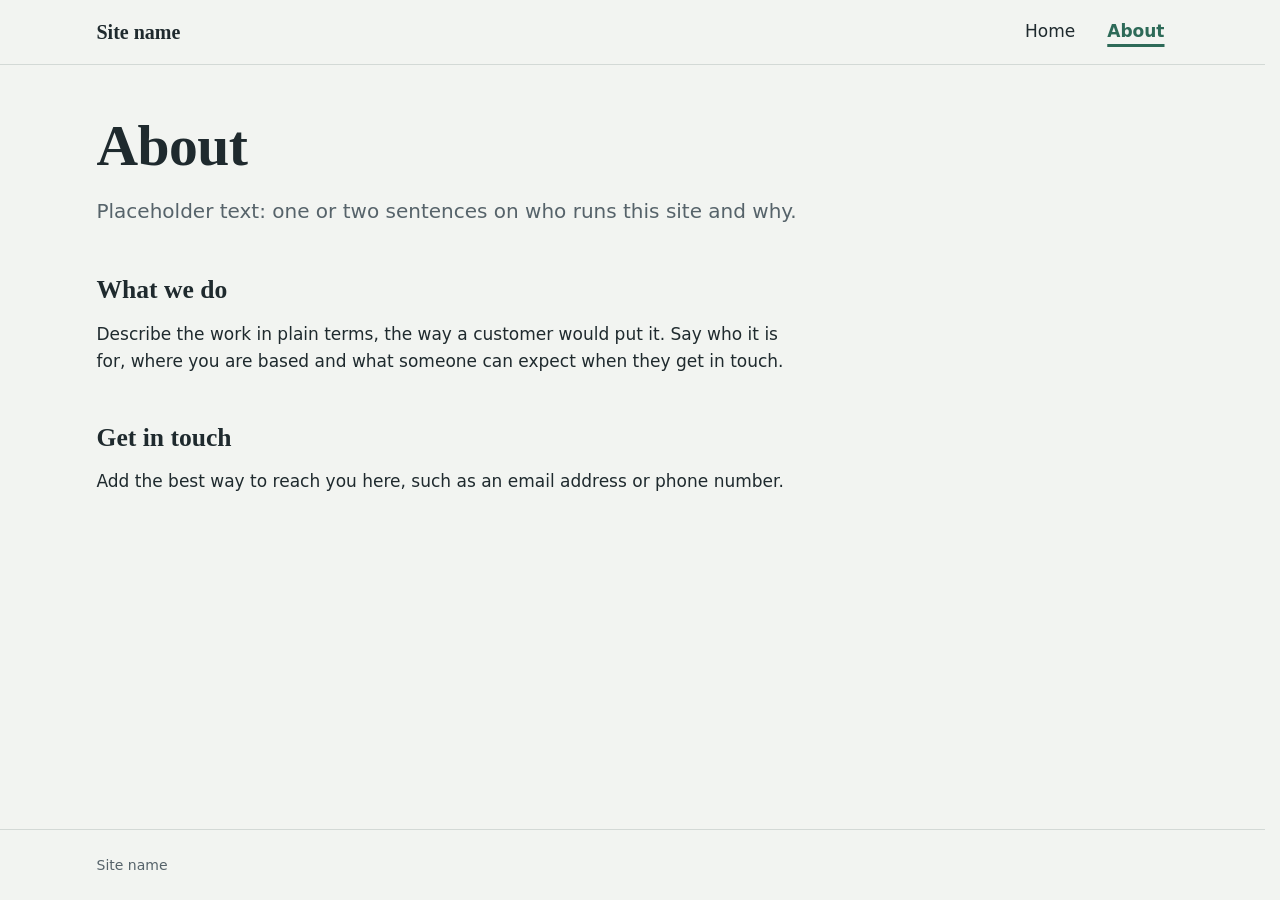
==== about.html @ 714ce361 "Initial commit" ====
<!doctype html>
<html lang="en-AU">
<head>
  <meta charset="utf-8">
  <meta name="viewport" content="width=device-width, initial-scale=1">
  <title>About | Site name</title>
  <meta name="description" content="Who we are and what we do.">
  <link rel="stylesheet" href="assets/css/theme.css">
  <link rel="stylesheet" href="assets/css/main.css">
  <link rel="stylesheet" href="assets/components/nav/nav.css">
  <script src="assets/components/nav/nav.js" defer></script>
</head>
<body>
  <header data-site-nav></header>

  <main id="main" class="page" tabindex="-1">
    <h1>About</h1>
    <p class="lede">Placeholder text: one or two sentences on who runs this site and why.</p>

    <h2>What we do</h2>
    <p>Describe the work in plain terms, the way a customer would put it. Say who it is for, where you are based and what someone can expect when they get in touch.</p>

    <h2>Get in touch</h2>
    <p>Add the best way to reach you here, such as an email address or phone number.</p>
  </main>

  <footer class="site-footer">
    <p>Site name</p>
  </footer>
</body>
</html>
---- assets/css/theme.css ----
/*
  Theme: this site's colours, fonts and spacing.

  This is the ONLY file where colours and fonts are set. Every other
  stylesheet (including the nav component) reads these custom properties.
  The values below are placeholders for the template: replace them with
  each site's own palette and typefaces.
*/

:root {
  /* Colour: placeholder palette (cool paper, slate ink, eucalyptus accent) */
  --colour-paper: #f2f4f1;          /* page background */
  --colour-surface: #ffffff;        /* raised surfaces, mobile menu panel */
  --colour-ink: #1f2a2e;            /* body text */
  --colour-ink-muted: #56636a;      /* secondary text */
  --colour-line: #d3d9d6;           /* borders and dividers */
  --colour-accent: #2d6a58;         /* links, current page, focus ring */
  --colour-accent-strong: #1d4a3d;  /* hover and pressed states */
  --colour-on-accent: #ffffff;      /* text on accent backgrounds */

  /* Fonts: system stacks so the template loads nothing extra */
  --font-body: system-ui, -apple-system, "Segoe UI", Roboto, "Helvetica Neue", Arial, sans-serif;
  --font-display: "Iowan Old Style", "Palatino Linotype", Palatino, "Book Antiqua", Georgia, serif;

  /* Type scale (roughly a 1.25 ratio) */
  --text-sm: 0.875rem;
  --text-base: 1.0625rem;
  --text-lg: 1.25rem;
  --text-xl: 1.6rem;
  --text-2xl: 2.1rem;
  --text-3xl: clamp(2.4rem, 6vw, 3.6rem);
  --leading-body: 1.6;
  --leading-tight: 1.15;
  --measure: 66ch;                  /* comfortable line length */

  /* Spacing */
  --space-1: 0.25rem;
  --space-2: 0.5rem;
  --space-3: 0.75rem;
  --space-4: 1rem;
  --space-5: 1.5rem;
  --space-6: 2rem;
  --space-7: 3rem;
  --space-8: 4.5rem;

  /* Layout */
  --page-max-width: 72rem;
  --page-gutter: clamp(1rem, 4vw, 2.5rem);
  --radius: 0.375rem;

  /* Navigation */
  --nav-bar-height: 4rem;           /* fixed height of the top bar */
  --nav-link-gap: var(--space-5);
  --focus-ring: 3px solid var(--colour-accent);
  --focus-offset: 3px;

  /* Stacking order: the header must sit above everything else on the page */
  --z-nav: 1000;

  /* Motion */
  --duration-fast: 160ms;
  --easing: cubic-bezier(0.2, 0, 0, 1);

  /*
    Breakpoint (for reference only: custom properties cannot be used inside
    media queries). The mobile menu applies under 768 px; 768 px and wider is
    the desktop menu. nav.css and nav.js both use this value.
  */
}
---- assets/css/main.css ----
/*
  Base page styles. Colours, fonts and spacing come from theme.css.
*/

*,
*::before,
*::after {
  box-sizing: border-box;
}

html {
  -webkit-text-size-adjust: 100%;
  text-size-adjust: 100%;
  scrollbar-gutter: stable;
}

body {
  margin: 0;
  min-height: 100vh;
  display: flex;
  flex-direction: column;
  background: var(--colour-paper);
  color: var(--colour-ink);
  font-family: var(--font-body);
  font-size: var(--text-base);
  line-height: var(--leading-body);
}

img {
  max-width: 100%;
  height: auto;
  display: block;
}

h1,
h2,
h3 {
  font-family: var(--font-display);
  font-weight: 600;
  line-height: var(--leading-tight);
  margin: 0 0 var(--space-4);
  text-wrap: balance;
}

h1 {
  font-size: var(--text-3xl);
  letter-spacing: -0.01em;
}

h2 {
  font-size: var(--text-xl);
  margin-top: var(--space-7);
}

p {
  margin: 0 0 var(--space-4);
  max-width: var(--measure);
}

a {
  color: var(--colour-accent);
  text-underline-offset: 0.18em;
}

a:hover {
  color: var(--colour-accent-strong);
}

:focus-visible {
  outline: var(--focus-ring);
  outline-offset: var(--focus-offset);
}

/* Page layout */

.page {
  flex: 1;
  width: 100%;
  max-width: var(--page-max-width);
  margin: 0 auto;
  padding: var(--space-7) var(--page-gutter) var(--space-8);
}

.page:focus {
  outline: none;
}

.lede {
  font-size: var(--text-lg);
  color: var(--colour-ink-muted);
}

.steps {
  max-width: var(--measure);
  padding-left: var(--space-5);
}

.steps li {
  margin-bottom: var(--space-3);
  padding-left: var(--space-2);
}

code {
  font-size: 0.92em;
  background: var(--colour-surface);
  border: 1px solid var(--colour-line);
  border-radius: var(--radius);
  padding: 0.05em 0.35em;
}

.site-footer {
  border-top: 1px solid var(--colour-line);
  color: var(--colour-ink-muted);
  font-size: var(--text-sm);
}

.site-footer p {
  max-width: var(--page-max-width);
  margin: 0 auto;
  padding: var(--space-5) var(--page-gutter);
}

@media (prefers-reduced-motion: reduce) {
  *,
  *::before,
  *::after {
    animation-duration: 0.01ms !important;
    transition-duration: 0.01ms !important;
  }
}
---- assets/components/nav/nav.css ----
/*
  Shared navigation menu styles.
  Colours, fonts and sizes come from assets/css/theme.css.

  Breakpoint: the mobile menu applies under 768 px. This must match
  DESKTOP_QUERY in nav.js.

  Do not add transform, filter or backdrop-filter to .site-header: they
  would trap the fixed mobile panel inside the header.
*/

/*
  Sections reached from a link (in the menu, in the page, or from another
  page) stop just below the sticky header instead of underneath it.
  Set on elements with an id rather than as scroll-padding on <html>:
  scroll-padding makes the page jump when the header itself gets focus.
*/
:where([id]:not(.site-nav__panel)) {
  scroll-margin-top: calc(var(--nav-bar-height) + var(--space-4));
}

/* Reserve the bar's space before the script runs, so the page does not jump. */
[data-site-nav] {
  min-height: var(--nav-bar-height);
}

.site-header {
  position: sticky;
  top: 0;
  z-index: var(--z-nav);
  background: var(--colour-paper);
  border-bottom: 1px solid var(--colour-line);
  font-family: var(--font-body);
}

.site-nav__bar {
  display: flex;
  align-items: center;
  justify-content: space-between;
  gap: var(--space-4);
  height: var(--nav-bar-height);
  max-width: var(--page-max-width);
  margin: 0 auto;
  padding: 0 var(--page-gutter);
}

/* Skip link: hidden until it receives keyboard focus */
.site-nav__skip {
  position: absolute;
  top: var(--space-2);
  left: var(--space-2);
  z-index: 1;
  padding: var(--space-2) var(--space-4);
  background: var(--colour-accent);
  color: var(--colour-on-accent);
  border-radius: var(--radius);
  transform: translateY(-200%);
}

.site-nav__skip:focus {
  transform: none;
  color: var(--colour-on-accent);
}

.site-nav__brand {
  font-family: var(--font-display);
  font-size: var(--text-lg);
  font-weight: 600;
  color: var(--colour-ink);
  text-decoration: none;
  white-space: nowrap;
  overflow: hidden;
  text-overflow: ellipsis;
  min-width: 0;
}

.site-nav__brand:hover {
  color: var(--colour-accent-strong);
}

.site-nav__list {
  list-style: none;
  margin: 0;
  padding: 0;
}

.site-nav__link {
  color: var(--colour-ink);
  text-decoration: none;
  border-radius: var(--radius);
}

.site-nav__link:hover {
  color: var(--colour-accent-strong);
  text-decoration: underline;
  text-decoration-thickness: 1px;
}

.site-nav__link[aria-current="page"] {
  color: var(--colour-accent);
  font-weight: 600;
  text-decoration: underline;
  text-decoration-thickness: 3px;
  text-underline-offset: 0.4em;
}

.site-nav__skip:focus-visible,
.site-nav__brand:focus-visible,
.site-nav__link:focus-visible,
.site-nav__toggle:focus-visible {
  outline: var(--focus-ring);
  outline-offset: var(--focus-offset);
}

/* Hamburger button */
.site-nav__toggle {
  display: none;
  flex: none;
  align-items: center;
  justify-content: center;
  width: 2.75rem;
  height: 2.75rem;
  margin-right: calc(var(--space-2) * -1);
  padding: 0;
  border: 0;
  border-radius: var(--radius);
  background: transparent;
  color: var(--colour-ink);
  cursor: pointer;
}

.site-nav__icon,
.site-nav__icon::before,
.site-nav__icon::after {
  display: block;
  width: 1.375rem;
  height: 2px;
  background: currentColor;
  border-radius: 1px;
  transition: transform var(--duration-fast) var(--easing),
    background-color var(--duration-fast) var(--easing);
}

.site-nav__icon {
  position: relative;
}

.site-nav__icon::before,
.site-nav__icon::after {
  content: "";
  position: absolute;
  left: 0;
}

.site-nav__icon::before {
  transform: translateY(-7px);
}

.site-nav__icon::after {
  transform: translateY(7px);
}

/* Bars become a cross while the menu is open */
.site-nav__toggle[aria-expanded="true"] .site-nav__icon {
  background-color: transparent;
}

.site-nav__toggle[aria-expanded="true"] .site-nav__icon::before {
  transform: rotate(45deg);
}

.site-nav__toggle[aria-expanded="true"] .site-nav__icon::after {
  transform: rotate(-45deg);
}

/* Desktop: 768 px and wider */
@media (min-width: 768px) {
  .site-nav__list {
    display: flex;
    gap: var(--nav-link-gap);
  }

  .site-nav__link {
    display: inline-block;
    padding: var(--space-2) var(--space-1);
  }
}

/* Mobile: under 768 px */
@media (max-width: 767.98px) {
  .site-nav__toggle {
    display: inline-flex;
  }

  /* The panel fills the screen below the bar and scrolls on its own */
  .site-nav__panel {
    position: fixed;
    top: var(--nav-bar-height);
    right: 0;
    bottom: 0;
    left: 0;
    overflow-y: auto;
    overscroll-behavior: contain;
    padding: var(--space-4) var(--page-gutter) var(--space-7);
    background: var(--colour-surface);
    border-top: 1px solid var(--colour-line);
    visibility: hidden;
    opacity: 0;
    transform: translateY(-0.5rem);
    transition: opacity var(--duration-fast) var(--easing),
      transform var(--duration-fast) var(--easing),
      visibility 0s linear var(--duration-fast);
  }

  .site-header.is-open .site-nav__panel {
    visibility: visible;
    opacity: 1;
    transform: none;
    transition: opacity var(--duration-fast) var(--easing),
      transform var(--duration-fast) var(--easing),
      visibility 0s linear 0s;
  }

  .site-nav__list li {
    border-bottom: 1px solid var(--colour-line);
  }

  .site-nav__link {
    display: block;
    padding: var(--space-4) var(--space-1);
    font-size: var(--text-lg);
  }
}

/*
  Stops the page behind the open mobile menu from scrolling.
  Lock <html> only: putting overflow: hidden on <body> as well makes the body
  its own scroll container, which breaks the sticky header on scrolled pages.
*/
html.site-nav-lock {
  overflow: hidden;
}
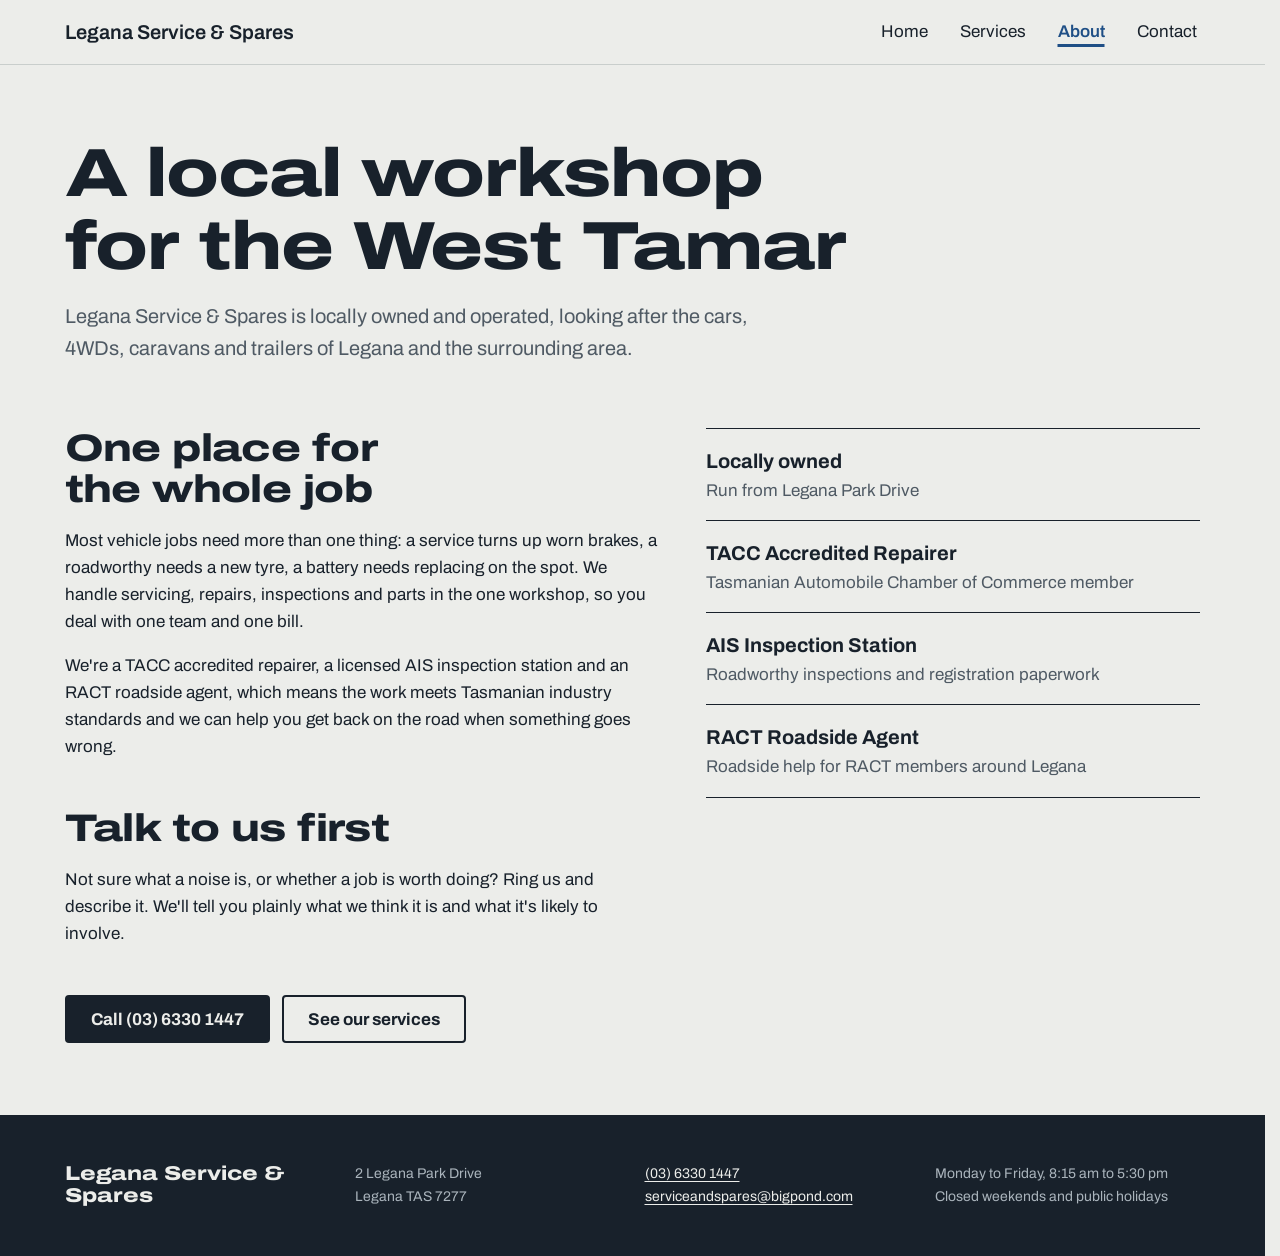
==== commit 3f734a89: "Redesign site for Legana Service & Spares Replace the template placeholder with the real business si" ====
--- a/about.html
+++ b/about.html
@@ -3,8 +3,8 @@
 <head>
   <meta charset="utf-8">
   <meta name="viewport" content="width=device-width, initial-scale=1">
-  <title>About | Site name</title>
-  <meta name="description" content="Who we are and what we do.">
+  <title>About | Legana Service &amp; Spares</title>
+  <meta name="description" content="A locally owned workshop in Legana, Tasmania: TACC accredited repairer, AIS inspection station and RACT roadside agent.">
   <link rel="stylesheet" href="assets/css/theme.css">
   <link rel="stylesheet" href="assets/css/main.css">
   <link rel="stylesheet" href="assets/components/nav/nav.css">
@@ -14,18 +14,41 @@
   <header data-site-nav></header>
 
   <main id="main" class="page" tabindex="-1">
-    <h1>About</h1>
-    <p class="lede">Placeholder text: one or two sentences on who runs this site and why.</p>
+    <section class="page-head wrap" aria-labelledby="page-title">
+      <h1 id="page-title">A local workshop for the West Tamar</h1>
+      <p class="lede">Legana Service &amp; Spares is locally owned and operated, looking after the cars, 4WDs, caravans and trailers of Legana and the surrounding area.</p>
+    </section>
 
-    <h2>What we do</h2>
-    <p>Describe the work in plain terms, the way a customer would put it. Say who it is for, where you are based and what someone can expect when they get in touch.</p>
-
-    <h2>Get in touch</h2>
-    <p>Add the best way to reach you here, such as an email address or phone number.</p>
+    <section class="band wrap">
+      <div class="split">
+        <div class="prose">
+          <h2>One place for the whole job</h2>
+          <p>Most vehicle jobs need more than one thing: a service turns up worn brakes, a roadworthy needs a new tyre, a battery needs replacing on the spot. We handle servicing, repairs, inspections and parts in the one workshop, so you deal with one team and one bill.</p>
+          <p>We're a TACC accredited repairer, a licensed AIS inspection station and an RACT roadside agent, which means the work meets Tasmanian industry standards and we can help you get back on the road when something goes wrong.</p>
+          <h2>Talk to us first</h2>
+          <p>Not sure what a noise is, or whether a job is worth doing? Ring us and describe it. We'll tell you plainly what we think it is and what it's likely to involve.</p>
+        </div>
+        <ul class="facts">
+          <li><strong>Locally owned</strong><span>Run from Legana Park Drive</span></li>
+          <li><strong>TACC Accredited Repairer</strong><span>Tasmanian Automobile Chamber of Commerce member</span></li>
+          <li><strong>AIS Inspection Station</strong><span>Roadworthy inspections and registration paperwork</span></li>
+          <li><strong>RACT Roadside Agent</strong><span>Roadside help for RACT members around Legana</span></li>
+        </ul>
+      </div>
+      <div class="actions">
+        <a class="button" href="tel:+61363301447">Call (03) 6330 1447</a>
+        <a class="button button--plain" href="services.html">See our services</a>
+      </div>
+    </section>
   </main>
 
   <footer class="site-footer">
-    <p>Site name</p>
+    <div class="wrap">
+      <p class="site-footer__name">Legana Service &amp; Spares</p>
+      <p>2 Legana Park Drive<br>Legana TAS 7277</p>
+      <p><a href="tel:+61363301447">(03) 6330 1447</a><br><a href="mailto:serviceandspares@bigpond.com">serviceandspares@bigpond.com</a></p>
+      <p>Monday to Friday, 8:15 am to 5:30 pm<br>Closed weekends and public holidays</p>
+    </div>
   </footer>
 </body>
 </html>
--- a/assets/css/theme.css
+++ b/assets/css/theme.css
@@ -1,37 +1,50 @@
 /*
-  Theme: this site's colours, fonts and spacing.
+  Theme: Legana Service & Spares colours, fonts and spacing.
 
   This is the ONLY file where colours and fonts are set. Every other
   stylesheet (including the nav component) reads these custom properties.
-  The values below are placeholders for the template: replace them with
-  each site's own palette and typefaces.
+
+  Palette: workshop concrete, ink, overall blue and the yellow of a painted
+  safety line. Yellow is a fill only: it is never used for text.
 */
 
+/* Archivo is a variable font with a width axis: wide and heavy for headings,
+   normal width for reading. */
+@import url("https://fonts.googleapis.com/css2?family=Archivo:wdth,wght@62..125,400..800&display=swap");
+
 :root {
-  /* Colour: placeholder palette (cool paper, slate ink, eucalyptus accent) */
-  --colour-paper: #f2f4f1;          /* page background */
+  /* Colour */
+  --colour-paper: #ecedea;          /* page background: workshop concrete */
   --colour-surface: #ffffff;        /* raised surfaces, mobile menu panel */
-  --colour-ink: #1f2a2e;            /* body text */
-  --colour-ink-muted: #56636a;      /* secondary text */
-  --colour-line: #d3d9d6;           /* borders and dividers */
-  --colour-accent: #2d6a58;         /* links, current page, focus ring */
-  --colour-accent-strong: #1d4a3d;  /* hover and pressed states */
+  --colour-ink: #18212b;            /* body text */
+  --colour-ink-muted: #4f5a64;      /* secondary text */
+  --colour-line: #c9cecc;           /* borders and dividers */
+  --colour-accent: #1f4f86;         /* links, current page, focus ring */
+  --colour-accent-strong: #153a64;  /* hover and pressed states */
   --colour-on-accent: #ffffff;      /* text on accent backgrounds */
+  --colour-signal: #f3c433;         /* safety-line yellow: fills only */
+  --colour-on-signal: #18212b;      /* text on the yellow */
+  --colour-deep: #18212b;           /* dark bands */
+  --colour-on-deep: #ecedea;        /* text on dark bands */
+  --colour-on-deep-muted: #aab4bc;  /* secondary text on dark bands */
 
-  /* Fonts: system stacks so the template loads nothing extra */
-  --font-body: system-ui, -apple-system, "Segoe UI", Roboto, "Helvetica Neue", Arial, sans-serif;
-  --font-display: "Iowan Old Style", "Palatino Linotype", Palatino, "Book Antiqua", Georgia, serif;
+  /* Fonts */
+  --font-body: "Archivo", system-ui, -apple-system, "Segoe UI", Roboto, Arial, sans-serif;
+  --font-display: "Archivo", system-ui, -apple-system, "Segoe UI", Roboto, Arial, sans-serif;
+  --display-stretch: 125%;          /* wide cut for headings */
+  --display-weight: 800;
 
   /* Type scale (roughly a 1.25 ratio) */
   --text-sm: 0.875rem;
   --text-base: 1.0625rem;
   --text-lg: 1.25rem;
   --text-xl: 1.6rem;
-  --text-2xl: 2.1rem;
-  --text-3xl: clamp(2.4rem, 6vw, 3.6rem);
+  --text-2xl: clamp(1.75rem, 3.6vw, 2.4rem);
+  --text-3xl: clamp(2.2rem, 6vw, 4.25rem);
+  --text-giant: clamp(2.6rem, 9vw, 7.25rem);
   --leading-body: 1.6;
-  --leading-tight: 1.15;
-  --measure: 66ch;                  /* comfortable line length */
+  --leading-tight: 1.08;
+  --measure: 64ch;                  /* comfortable line length */
 
   /* Spacing */
   --space-1: 0.25rem;
@@ -42,11 +55,12 @@
   --space-6: 2rem;
   --space-7: 3rem;
   --space-8: 4.5rem;
+  --space-9: 7rem;
 
   /* Layout */
-  --page-max-width: 72rem;
+  --page-max-width: 76rem;
   --page-gutter: clamp(1rem, 4vw, 2.5rem);
-  --radius: 0.375rem;
+  --radius: 0.25rem;
 
   /* Navigation */
   --nav-bar-height: 4rem;           /* fixed height of the top bar */
@@ -59,6 +73,7 @@
 
   /* Motion */
   --duration-fast: 160ms;
+  --duration-slow: 700ms;
   --easing: cubic-bezier(0.2, 0, 0, 1);
 
   /*
--- a/assets/css/main.css
+++ b/assets/css/main.css
@@ -36,20 +36,29 @@
 h2,
 h3 {
   font-family: var(--font-display);
-  font-weight: 600;
   line-height: var(--leading-tight);
   margin: 0 0 var(--space-4);
   text-wrap: balance;
 }
 
+h1,
+h2 {
+  font-stretch: var(--display-stretch);
+  font-weight: var(--display-weight);
+  letter-spacing: -0.015em;
+}
+
 h1 {
   font-size: var(--text-3xl);
-  letter-spacing: -0.01em;
 }
 
 h2 {
-  font-size: var(--text-xl);
-  margin-top: var(--space-7);
+  font-size: var(--text-2xl);
+}
+
+h3 {
+  font-size: var(--text-lg);
+  font-weight: 700;
 }
 
 p {
@@ -71,18 +80,51 @@
   outline-offset: var(--focus-offset);
 }
 
-/* Page layout */
+/* Page layout: <main> holds full-width bands; .wrap centres their content. */
 
 .page {
   flex: 1;
   width: 100%;
+}
+
+.page:focus {
+  outline: none;
+}
+
+.wrap {
+  width: 100%;
   max-width: var(--page-max-width);
   margin: 0 auto;
-  padding: var(--space-7) var(--page-gutter) var(--space-8);
-}
-
-.page:focus {
-  outline: none;
+  padding-left: var(--page-gutter);
+  padding-right: var(--page-gutter);
+}
+
+.band {
+  padding-top: var(--space-8);
+  padding-bottom: var(--space-8);
+}
+
+/* Two light bands in a row share one gap rather than doubling it */
+.band:not(.band--deep) + .band:not(.band--deep),
+.page-head + .band:not(.band--deep) {
+  padding-top: var(--space-4);
+}
+
+.band--deep {
+  background: var(--colour-deep);
+  color: var(--colour-on-deep);
+}
+
+.band--deep a {
+  color: var(--colour-on-deep);
+}
+
+.band--deep a:hover {
+  color: var(--colour-signal);
+}
+
+.band--deep :focus-visible {
+  outline-color: var(--colour-signal);
 }
 
 .lede {
@@ -90,34 +132,333 @@
   color: var(--colour-ink-muted);
 }
 
-.steps {
-  max-width: var(--measure);
-  padding-left: var(--space-5);
-}
-
-.steps li {
-  margin-bottom: var(--space-3);
-  padding-left: var(--space-2);
-}
-
-code {
-  font-size: 0.92em;
+.muted {
+  color: var(--colour-ink-muted);
+}
+
+/* Buttons */
+
+.actions {
+  display: flex;
+  flex-wrap: wrap;
+  gap: var(--space-3);
+  margin-top: var(--space-6);
+}
+
+.button {
+  display: inline-flex;
+  align-items: center;
+  min-height: 3rem;
+  padding: var(--space-2) var(--space-5);
+  border: 2px solid var(--colour-ink);
+  border-radius: var(--radius);
+  background: var(--colour-ink);
+  color: var(--colour-paper);
+  font-weight: 700;
+  text-decoration: none;
+  transition: background-color var(--duration-fast) var(--easing),
+    color var(--duration-fast) var(--easing);
+}
+
+.button:hover {
+  background: var(--colour-accent-strong);
+  border-color: var(--colour-accent-strong);
+  color: var(--colour-on-accent);
+}
+
+.button--plain {
+  background: transparent;
+  color: var(--colour-ink);
+}
+
+.button--plain:hover {
+  background: var(--colour-ink);
+  border-color: var(--colour-ink);
+  color: var(--colour-paper);
+}
+
+/* Home: opening headline */
+
+.hero {
+  padding-top: var(--space-8);
+  padding-bottom: var(--space-7);
+}
+
+.hero h1 {
+  max-width: 14em;
+}
+
+.hero .lede {
+  max-width: 46ch;
+}
+
+/* Page headings on inner pages */
+
+.page-head {
+  padding-top: var(--space-8);
+  padding-bottom: var(--space-6);
+}
+
+.page-head h1 {
+  max-width: 16em;
+}
+
+/*
+  The floor line: a full-width band of safety-line yellow carrying the phone
+  number. It is the one bold element on the site; keep everything else quiet.
+  On first load it is painted across from the left, once.
+*/
+
+.floorline {
+  position: relative;
+  color: var(--colour-on-signal);
+  isolation: isolate;
+}
+
+.floorline::before {
+  content: "";
+  position: absolute;
+  inset: 0;
+  z-index: -1;
+  background: var(--colour-signal);
+  transform-origin: left center;
+  animation: paint-line var(--duration-slow) var(--easing) both;
+}
+
+.floorline .wrap {
+  display: flex;
+  flex-wrap: wrap;
+  align-items: baseline;
+  justify-content: space-between;
+  gap: var(--space-2) var(--space-6);
+  padding-top: var(--space-6);
+  padding-bottom: var(--space-6);
+}
+
+.floorline__note {
+  margin: 0;
+  font-weight: 600;
+  max-width: 22ch;
+}
+
+.floorline__number {
+  font-family: var(--font-display);
+  font-size: var(--text-giant);
+  font-stretch: var(--display-stretch);
+  font-weight: var(--display-weight);
+  font-variant-numeric: tabular-nums;
+  line-height: 1;
+  letter-spacing: -0.03em;
+  color: inherit;
+  text-decoration: none;
+  white-space: nowrap;
+}
+
+.floorline__number:hover {
+  color: inherit;
+  text-decoration: underline;
+  text-decoration-thickness: 0.06em;
+  text-underline-offset: 0.12em;
+}
+
+.floorline__number:focus-visible {
+  outline-color: var(--colour-ink);
+}
+
+@keyframes paint-line {
+  from {
+    transform: scaleX(0);
+  }
+  to {
+    transform: scaleX(1);
+  }
+}
+
+/* Lists of services: rows divided by rules, not cards */
+
+.service-list {
+  display: grid;
+  grid-template-columns: repeat(auto-fit, minmax(min(100%, 20rem), 1fr));
+  column-gap: var(--space-7);
+  margin: var(--space-6) 0 0;
+  padding: 0;
+  list-style: none;
+}
+
+.service-list li {
+  padding: var(--space-5) 0;
+  border-top: 2px solid var(--colour-ink);
+}
+
+.service-list h3 {
+  margin-bottom: var(--space-2);
+}
+
+.service-list p {
+  margin: 0;
+  color: var(--colour-ink-muted);
+}
+
+.section-head {
+  display: flex;
+  flex-wrap: wrap;
+  align-items: baseline;
+  justify-content: space-between;
+  gap: var(--space-3) var(--space-6);
+}
+
+.section-head h2 {
+  margin: 0;
+}
+
+.section-head a {
+  font-weight: 600;
+}
+
+/* Two columns: text beside a supporting list */
+
+.split {
+  display: grid;
+  gap: var(--space-7);
+}
+
+@media (min-width: 900px) {
+  .split {
+    grid-template-columns: 1.2fr 1fr;
+    align-items: start;
+  }
+}
+
+.split > :last-child > :last-child {
+  margin-bottom: 0;
+}
+
+/* Accreditations and similar short facts */
+
+.facts {
+  margin: 0;
+  padding: 0;
+  list-style: none;
+}
+
+.facts li {
+  padding: var(--space-4) 0;
+  border-top: 1px solid currentColor;
+}
+
+.facts li:last-child {
+  border-bottom: 1px solid currentColor;
+}
+
+.facts strong {
+  display: block;
+  font-size: var(--text-lg);
+}
+
+.facts span {
+  color: var(--colour-on-deep-muted);
+}
+
+.band:not(.band--deep) .facts span {
+  color: var(--colour-ink-muted);
+}
+
+/* Contact details: address, hours, phone */
+
+.details {
+  display: grid;
+  grid-template-columns: repeat(auto-fit, minmax(min(100%, 14rem), 1fr));
+  gap: var(--space-6);
+  margin: var(--space-6) 0 0;
+}
+
+.details div {
+  border-top: 2px solid var(--colour-ink);
+  padding-top: var(--space-4);
+}
+
+.details dt {
+  font-weight: 700;
+  margin-bottom: var(--space-2);
+}
+
+.details dd {
+  margin: 0;
+  overflow-wrap: anywhere;
+}
+
+.note {
+  margin-top: var(--space-6);
+}
+
+.map {
+  display: block;
+  width: 100%;
+  aspect-ratio: 16 / 10;
+  margin-top: var(--space-7);
+  border: 2px solid var(--colour-ink);
+  border-radius: var(--radius);
   background: var(--colour-surface);
-  border: 1px solid var(--colour-line);
-  border-radius: var(--radius);
-  padding: 0.05em 0.35em;
-}
+}
+
+/* Prose pages */
+
+.prose h2 {
+  margin-top: var(--space-7);
+}
+
+.prose > :first-child {
+  margin-top: 0;
+}
+
+/* Footer */
 
 .site-footer {
-  border-top: 1px solid var(--colour-line);
-  color: var(--colour-ink-muted);
+  background: var(--colour-deep);
+  color: var(--colour-on-deep-muted);
   font-size: var(--text-sm);
 }
 
+.site-footer a {
+  color: var(--colour-on-deep);
+}
+
+.site-footer a:hover {
+  color: var(--colour-signal);
+}
+
+.site-footer :focus-visible {
+  outline-color: var(--colour-signal);
+}
+
+.site-footer .wrap {
+  display: grid;
+  grid-template-columns: repeat(auto-fit, minmax(min(100%, 13rem), 1fr));
+  gap: var(--space-5);
+  padding-top: var(--space-7);
+  padding-bottom: var(--space-7);
+}
+
 .site-footer p {
-  max-width: var(--page-max-width);
-  margin: 0 auto;
-  padding: var(--space-5) var(--page-gutter);
+  margin: 0;
+}
+
+.site-footer__name {
+  color: var(--colour-on-deep);
+  font-family: var(--font-display);
+  font-stretch: var(--display-stretch);
+  font-weight: var(--display-weight);
+  font-size: var(--text-lg);
+  line-height: var(--leading-tight);
+}
+
+/* Narrow phones: the wide cut is too wide for the phone number */
+
+@media (max-width: 479.98px) {
+  .floorline__number {
+    font-stretch: 100%;
+    font-size: clamp(2rem, 11.5vw, 3rem);
+  }
 }
 
 @media (prefers-reduced-motion: reduce) {
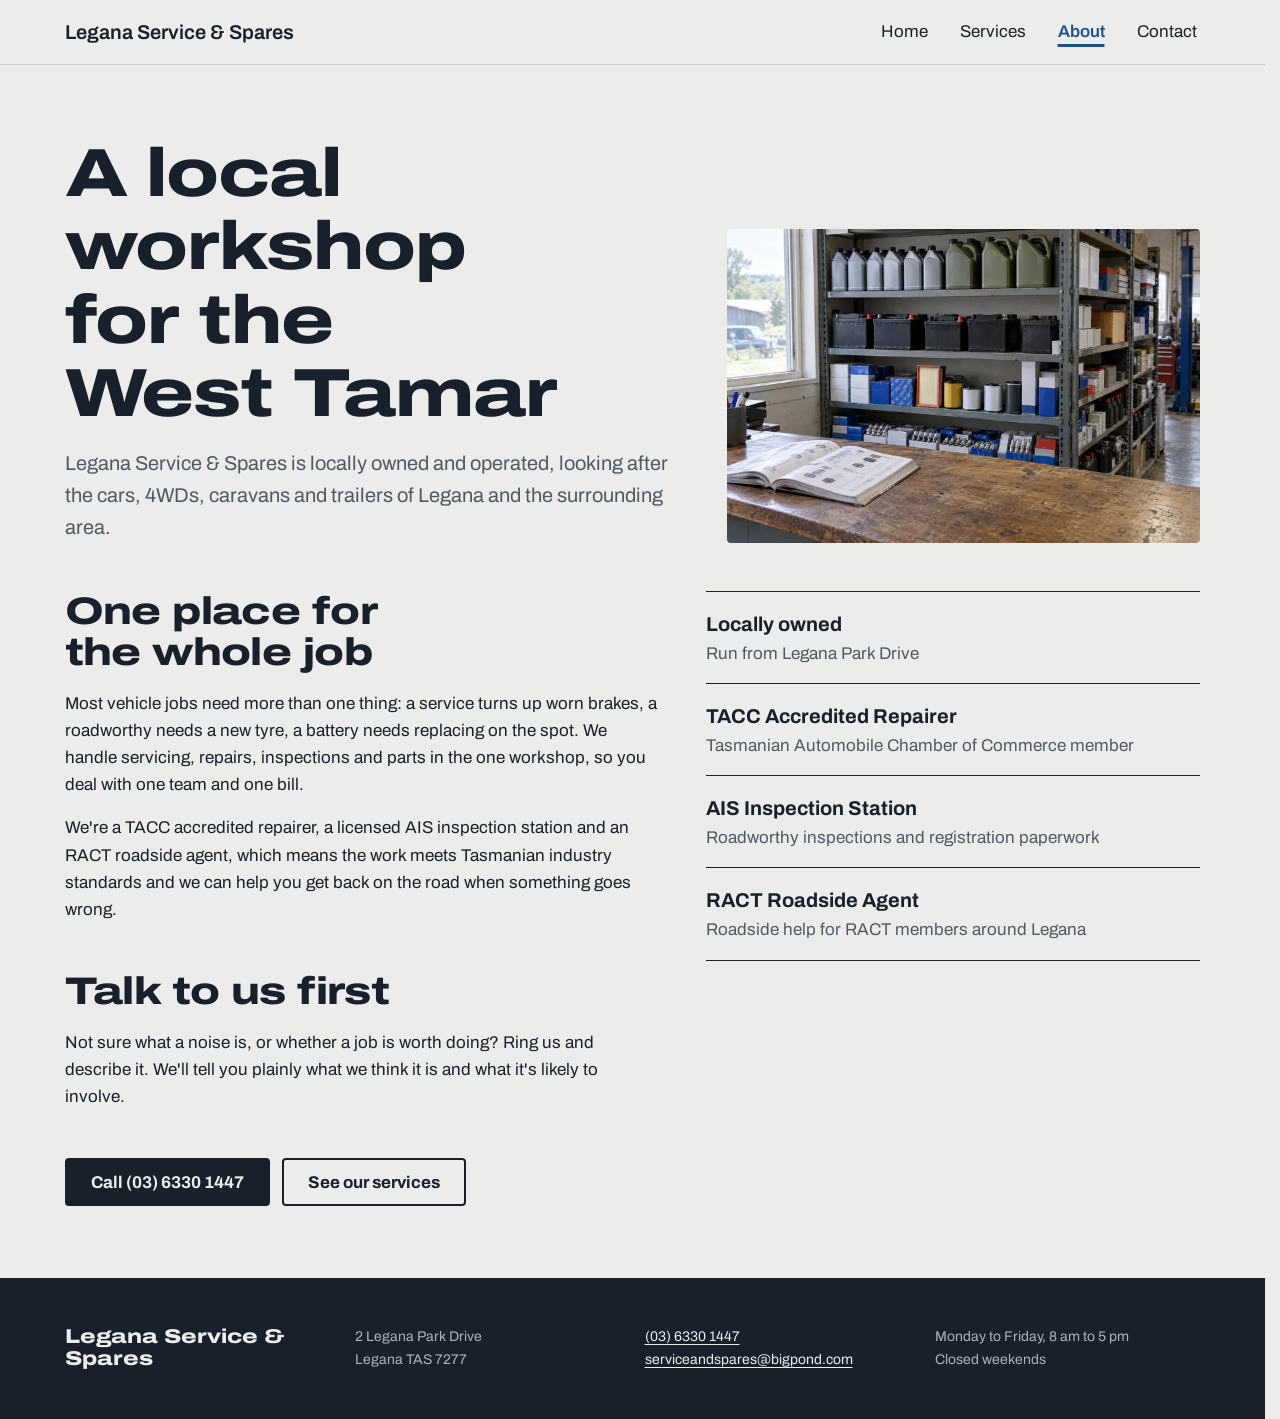
==== commit 1b1a3453: "Add workshop photos and confirm opening hours Three generated workshop photographs (no logos or sign" ====
--- a/about.html
+++ b/about.html
@@ -14,9 +14,17 @@
   <header data-site-nav></header>
 
   <main id="main" class="page" tabindex="-1">
-    <section class="page-head wrap" aria-labelledby="page-title">
-      <h1 id="page-title">A local workshop for the West Tamar</h1>
-      <p class="lede">Legana Service &amp; Spares is locally owned and operated, looking after the cars, 4WDs, caravans and trailers of Legana and the surrounding area.</p>
+    <section class="page-head wrap page-head--photo" aria-labelledby="page-title">
+      <div>
+        <h1 id="page-title">A local workshop for the West Tamar</h1>
+        <p class="lede">Legana Service &amp; Spares is locally owned and operated, looking after the cars, 4WDs, caravans and trailers of Legana and the surrounding area.</p>
+      </div>
+      <figure class="photo">
+        <img src="assets/images/parts-counter-1200.webp"
+          srcset="assets/images/parts-counter-720.webp 720w, assets/images/parts-counter-1200.webp 1200w"
+          sizes="(min-width: 900px) 40vw, 100vw" width="1200" height="797"
+          alt="A parts counter with shelves of oil, batteries, filters and spark plugs">
+      </figure>
     </section>
 
     <section class="band wrap">
@@ -47,7 +55,7 @@
       <p class="site-footer__name">Legana Service &amp; Spares</p>
       <p>2 Legana Park Drive<br>Legana TAS 7277</p>
       <p><a href="tel:+61363301447">(03) 6330 1447</a><br><a href="mailto:serviceandspares@bigpond.com">serviceandspares@bigpond.com</a></p>
-      <p>Monday to Friday, 8:15 am to 5:30 pm<br>Closed weekends and public holidays</p>
+      <p>Monday to Friday, 8 am to 5 pm<br>Closed weekends</p>
     </div>
   </footer>
 </body>
--- a/assets/css/main.css
+++ b/assets/css/main.css
@@ -203,6 +203,48 @@
   max-width: 16em;
 }
 
+/* Photographs */
+
+.photo {
+  margin: 0;
+}
+
+.photo img {
+  width: 100%;
+  border-radius: var(--radius);
+}
+
+/* Full-width photo on the home page, sitting directly on the floor line */
+.photo--wide img {
+  aspect-ratio: 3 / 2;
+  object-fit: cover;
+  object-position: 38% 50%;
+  border-radius: 0;
+}
+
+@media (min-width: 768px) {
+  .photo--wide img {
+    aspect-ratio: 21 / 8;
+  }
+}
+
+.page-head--photo {
+  display: grid;
+  gap: var(--space-6);
+  align-items: end;
+}
+
+@media (min-width: 900px) {
+  .page-head--photo {
+    grid-template-columns: 1.3fr 1fr;
+    gap: var(--space-7);
+  }
+}
+
+.page-head--photo .lede {
+  margin-bottom: 0;
+}
+
 /*
   The floor line: a full-width band of safety-line yellow carrying the phone
   number. It is the one bold element on the site; keep everything else quiet.
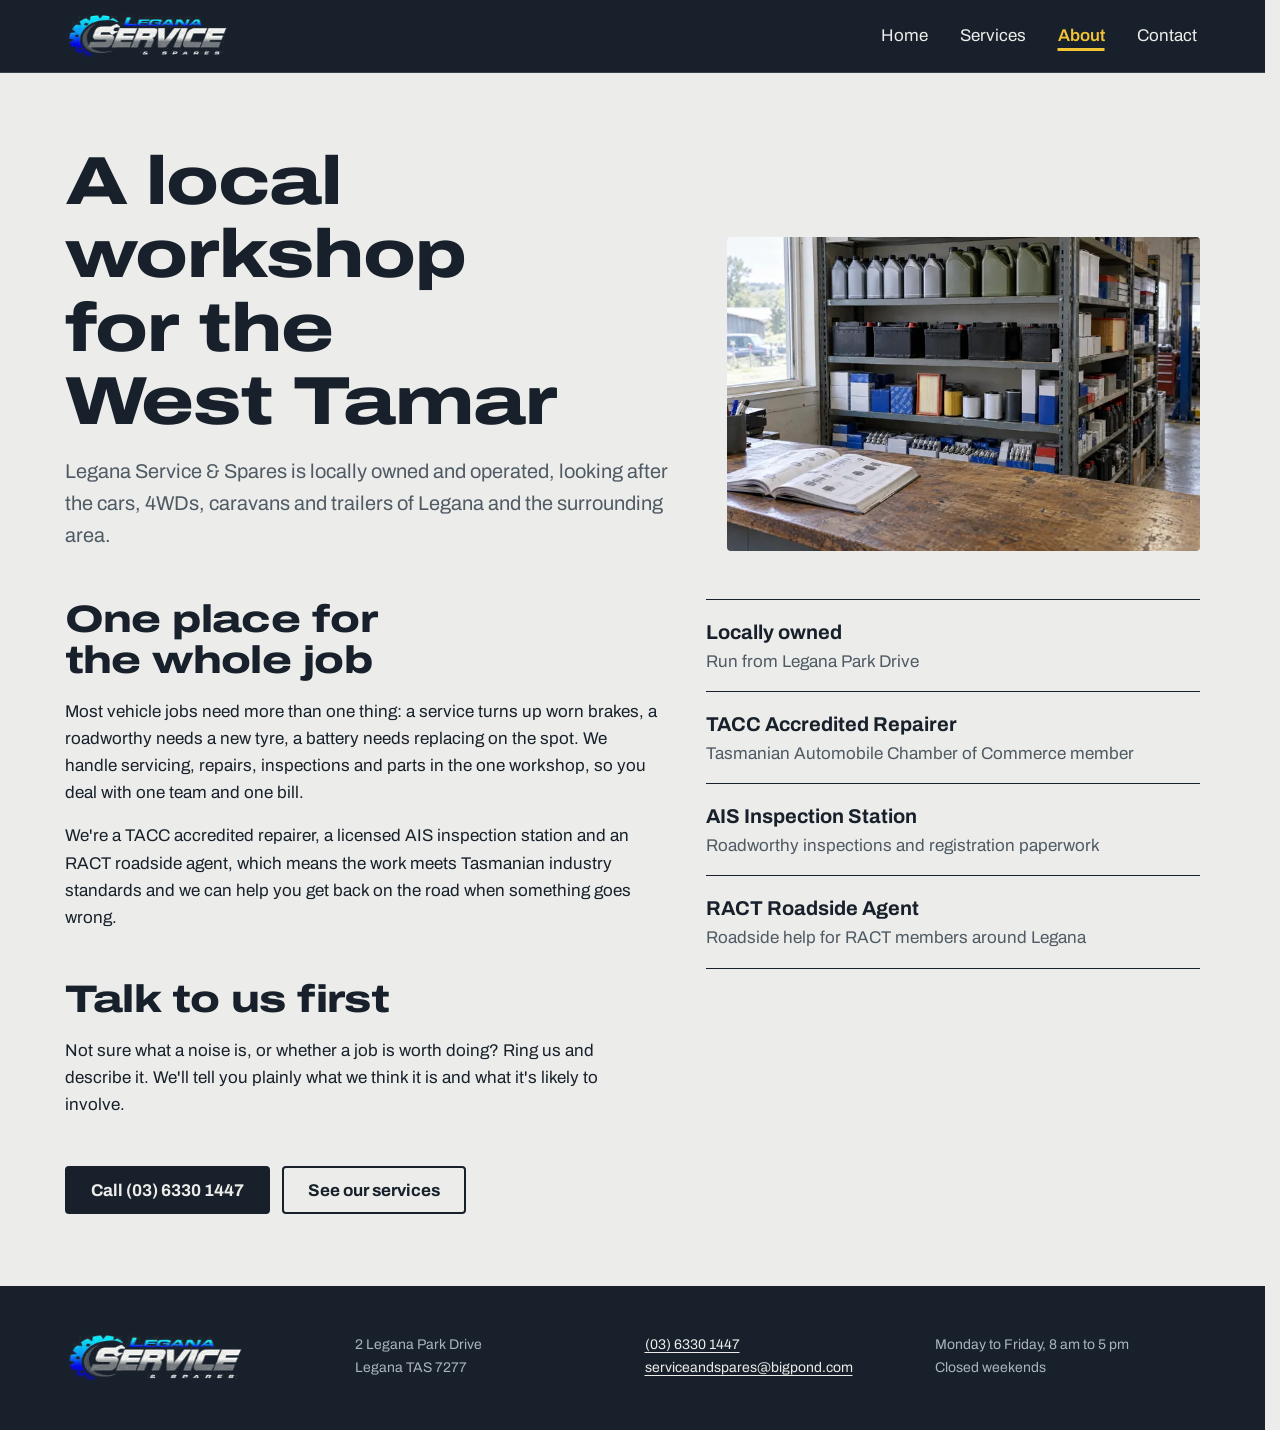
==== commit e90c6d1b: "Add logo and speed up page loading Logo: the supplied logo (black background made transparent) sits " ====
--- a/about.html
+++ b/about.html
@@ -5,6 +5,11 @@
   <meta name="viewport" content="width=device-width, initial-scale=1">
   <title>About | Legana Service &amp; Spares</title>
   <meta name="description" content="A locally owned workshop in Legana, Tasmania: TACC accredited repairer, AIS inspection station and RACT roadside agent.">
+  <link rel="icon" href="favicon.ico" sizes="32x32">
+  <link rel="icon" href="assets/images/favicon.svg" type="image/svg+xml">
+  <link rel="apple-touch-icon" href="assets/images/apple-touch-icon.png">
+  <link rel="preload" href="assets/fonts/archivo.woff2" as="font" type="font/woff2" crossorigin>
+  <link rel="preload" href="assets/images/logo.webp" as="image">
   <link rel="stylesheet" href="assets/css/theme.css">
   <link rel="stylesheet" href="assets/css/main.css">
   <link rel="stylesheet" href="assets/components/nav/nav.css">
@@ -22,7 +27,7 @@
       <figure class="photo">
         <img src="assets/images/parts-counter-1200.webp"
           srcset="assets/images/parts-counter-720.webp 720w, assets/images/parts-counter-1200.webp 1200w"
-          sizes="(min-width: 900px) 40vw, 100vw" width="1200" height="797"
+          sizes="(min-width: 900px) 40vw, 100vw" width="1200" height="797" decoding="async"
           alt="A parts counter with shelves of oil, batteries, filters and spark plugs">
       </figure>
     </section>
@@ -52,7 +57,7 @@
 
   <footer class="site-footer">
     <div class="wrap">
-      <p class="site-footer__name">Legana Service &amp; Spares</p>
+      <p class="site-footer__name"><img src="assets/images/logo.webp" width="231" height="62" alt="Legana Service &amp; Spares" loading="lazy" decoding="async"></p>
       <p>2 Legana Park Drive<br>Legana TAS 7277</p>
       <p><a href="tel:+61363301447">(03) 6330 1447</a><br><a href="mailto:serviceandspares@bigpond.com">serviceandspares@bigpond.com</a></p>
       <p>Monday to Friday, 8 am to 5 pm<br>Closed weekends</p>
--- a/assets/css/theme.css
+++ b/assets/css/theme.css
@@ -8,9 +8,20 @@
   safety line. Yellow is a fill only: it is never used for text.
 */
 
-/* Archivo is a variable font with a width axis: wide and heavy for headings,
-   normal width for reading. */
-@import url("https://fonts.googleapis.com/css2?family=Archivo:wdth,wght@62..125,400..800&display=swap");
+/*
+  Archivo is a variable font with a width axis: wide and heavy for headings,
+  normal width for reading. It is hosted with the site (Latin characters,
+  widths 100-125 %, weights 400-800) so it loads without a trip to Google.
+  Each page preloads it in <head>.
+*/
+@font-face {
+  font-family: "Archivo";
+  font-style: normal;
+  font-weight: 400 800;
+  font-stretch: 100% 125%;
+  font-display: swap;
+  src: url("../fonts/archivo.woff2") format("woff2");
+}
 
 :root {
   /* Colour */
@@ -27,6 +38,7 @@
   --colour-deep: #18212b;           /* dark bands */
   --colour-on-deep: #ecedea;        /* text on dark bands */
   --colour-on-deep-muted: #aab4bc;  /* secondary text on dark bands */
+  --colour-deep-line: #34404c;      /* dividers on dark bands */
 
   /* Fonts */
   --font-body: "Archivo", system-ui, -apple-system, "Segoe UI", Roboto, Arial, sans-serif;
@@ -62,8 +74,16 @@
   --page-gutter: clamp(1rem, 4vw, 2.5rem);
   --radius: 0.25rem;
 
-  /* Navigation */
-  --nav-bar-height: 4rem;           /* fixed height of the top bar */
+  /* Navigation: a dark bar to carry the logo, which is drawn for black */
+  --nav-bar-height: 4.5rem;         /* fixed height of the top bar */
+  --nav-logo-height: 2.75rem;
+  --nav-bg: var(--colour-deep);
+  --nav-panel-bg: var(--colour-deep);
+  --nav-ink: var(--colour-on-deep);
+  --nav-ink-hover: var(--colour-signal);
+  --nav-current: var(--colour-signal);
+  --nav-line: var(--colour-deep-line);
+  --nav-focus: var(--colour-signal);
   --nav-link-gap: var(--space-5);
   --focus-ring: 3px solid var(--colour-accent);
   --focus-offset: 3px;
--- a/assets/css/main.css
+++ b/assets/css/main.css
@@ -154,8 +154,10 @@
   border-radius: var(--radius);
   background: var(--colour-ink);
   color: var(--colour-paper);
+  font: inherit;
   font-weight: 700;
   text-decoration: none;
+  cursor: pointer;
   transition: background-color var(--duration-fast) var(--easing),
     color var(--duration-fast) var(--easing);
 }
@@ -207,6 +209,10 @@
 
 .photo {
   margin: 0;
+}
+
+.photo picture {
+  display: block;
 }
 
 .photo img {
@@ -433,14 +439,52 @@
   margin-top: var(--space-6);
 }
 
+/*
+  Map on the Contact page. The Google Maps embed only loads when "Show map"
+  is tapped: loading it in the background made iPhones jump the page.
+*/
 .map {
-  display: block;
+  display: grid;
+  place-content: center;
+  justify-items: center;
+  gap: var(--space-2);
   width: 100%;
   aspect-ratio: 16 / 10;
   margin-top: var(--space-7);
+  padding: var(--space-5);
   border: 2px solid var(--colour-ink);
   border-radius: var(--radius);
   background: var(--colour-surface);
+  text-align: center;
+}
+
+.map p {
+  margin: 0;
+  color: var(--colour-ink-muted);
+}
+
+.map .actions {
+  justify-content: center;
+  margin-top: var(--space-4);
+}
+
+.map.is-loaded {
+  display: block;
+  padding: 0;
+  overflow: hidden;
+}
+
+.map iframe {
+  display: block;
+  width: 100%;
+  height: 100%;
+  border: 0;
+}
+
+@media (max-width: 479.98px) {
+  .map {
+    aspect-ratio: 4 / 5;
+  }
 }
 
 /* Prose pages */
@@ -485,13 +529,9 @@
   margin: 0;
 }
 
-.site-footer__name {
-  color: var(--colour-on-deep);
-  font-family: var(--font-display);
-  font-stretch: var(--display-stretch);
-  font-weight: var(--display-weight);
-  font-size: var(--text-lg);
-  line-height: var(--leading-tight);
+.site-footer__name img {
+  height: 3rem;
+  width: auto;
 }
 
 /* Narrow phones: the wide cut is too wide for the phone number */
--- a/assets/components/nav/nav.css
+++ b/assets/components/nav/nav.css
@@ -1,6 +1,8 @@
 /*
   Shared navigation menu styles.
   Colours, fonts and sizes come from assets/css/theme.css.
+  The header can have its own colours: set the optional --nav-* custom
+  properties in theme.css (each falls back to the page colours).
 
   Breakpoint: the mobile menu applies under 768 px. This must match
   DESKTOP_QUERY in nav.js.
@@ -28,8 +30,9 @@
   position: sticky;
   top: 0;
   z-index: var(--z-nav);
-  background: var(--colour-paper);
-  border-bottom: 1px solid var(--colour-line);
+  background: var(--nav-bg, var(--colour-paper));
+  border-bottom: 1px solid var(--nav-line, var(--colour-line));
+  color: var(--nav-ink, var(--colour-ink));
   font-family: var(--font-body);
 }
 
@@ -66,7 +69,7 @@
   font-family: var(--font-display);
   font-size: var(--text-lg);
   font-weight: 600;
-  color: var(--colour-ink);
+  color: inherit;
   text-decoration: none;
   white-space: nowrap;
   overflow: hidden;
@@ -75,7 +78,7 @@
 }
 
 .site-nav__brand:hover {
-  color: var(--colour-accent-strong);
+  color: var(--nav-ink-hover, var(--colour-accent-strong));
 }
 
 .site-nav__list {
@@ -85,19 +88,19 @@
 }
 
 .site-nav__link {
-  color: var(--colour-ink);
+  color: inherit;
   text-decoration: none;
   border-radius: var(--radius);
 }
 
 .site-nav__link:hover {
-  color: var(--colour-accent-strong);
+  color: var(--nav-ink-hover, var(--colour-accent-strong));
   text-decoration: underline;
   text-decoration-thickness: 1px;
 }
 
 .site-nav__link[aria-current="page"] {
-  color: var(--colour-accent);
+  color: var(--nav-current, var(--colour-accent));
   font-weight: 600;
   text-decoration: underline;
   text-decoration-thickness: 3px;
@@ -109,7 +112,16 @@
 .site-nav__link:focus-visible,
 .site-nav__toggle:focus-visible {
   outline: var(--focus-ring);
+  outline-color: var(--nav-focus, var(--colour-accent));
   outline-offset: var(--focus-offset);
+}
+
+/* Optional logo image (set NAV_CONFIG.logo in nav.js) */
+.site-nav__logo {
+  display: block;
+  height: var(--nav-logo-height, 2.5rem);
+  width: auto;
+  max-width: 100%;
 }
 
 /* Hamburger button */
@@ -125,7 +137,7 @@
   border: 0;
   border-radius: var(--radius);
   background: transparent;
-  color: var(--colour-ink);
+  color: inherit;
   cursor: pointer;
 }
 
@@ -202,8 +214,8 @@
     overflow-y: auto;
     overscroll-behavior: contain;
     padding: var(--space-4) var(--page-gutter) var(--space-7);
-    background: var(--colour-surface);
-    border-top: 1px solid var(--colour-line);
+    background: var(--nav-panel-bg, var(--colour-surface));
+    border-top: 1px solid var(--nav-line, var(--colour-line));
     visibility: hidden;
     opacity: 0;
     transform: translateY(-0.5rem);
@@ -222,7 +234,7 @@
   }
 
   .site-nav__list li {
-    border-bottom: 1px solid var(--colour-line);
+    border-bottom: 1px solid var(--nav-line, var(--colour-line));
   }
 
   .site-nav__link {
